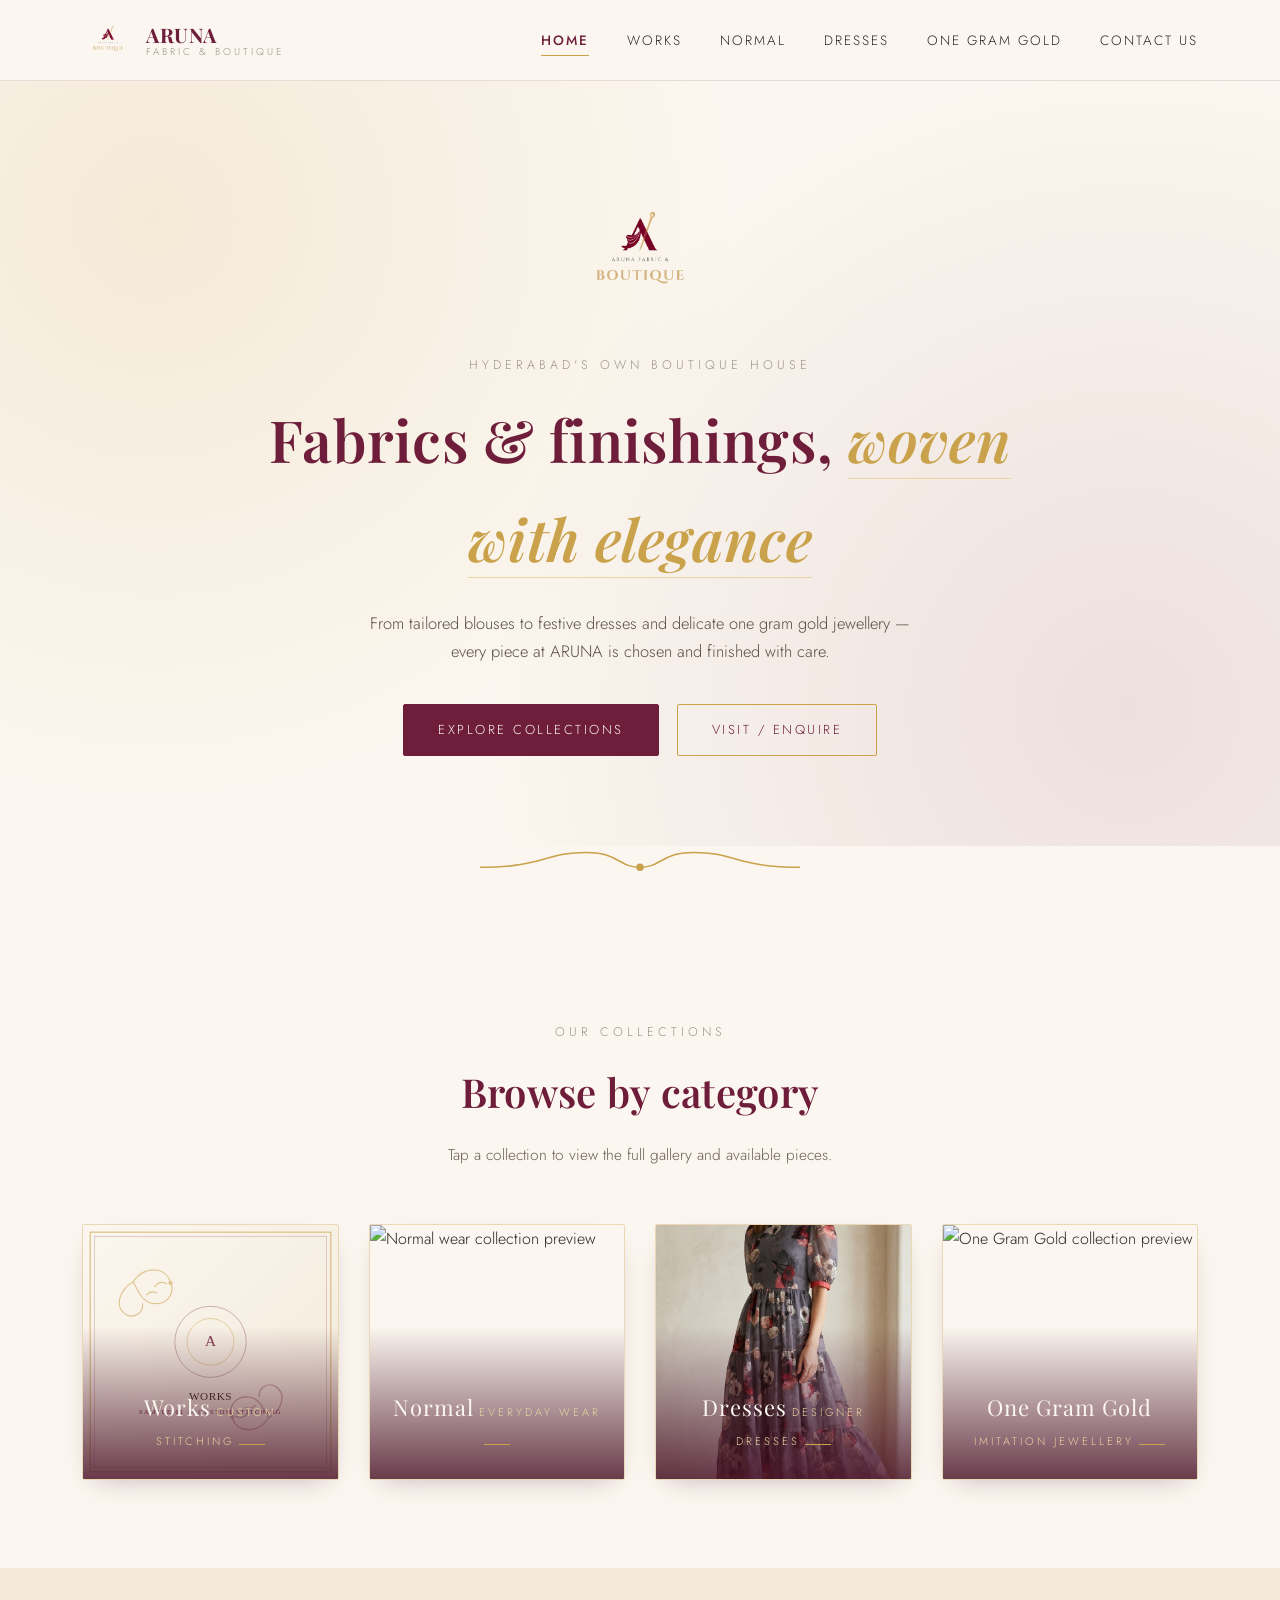
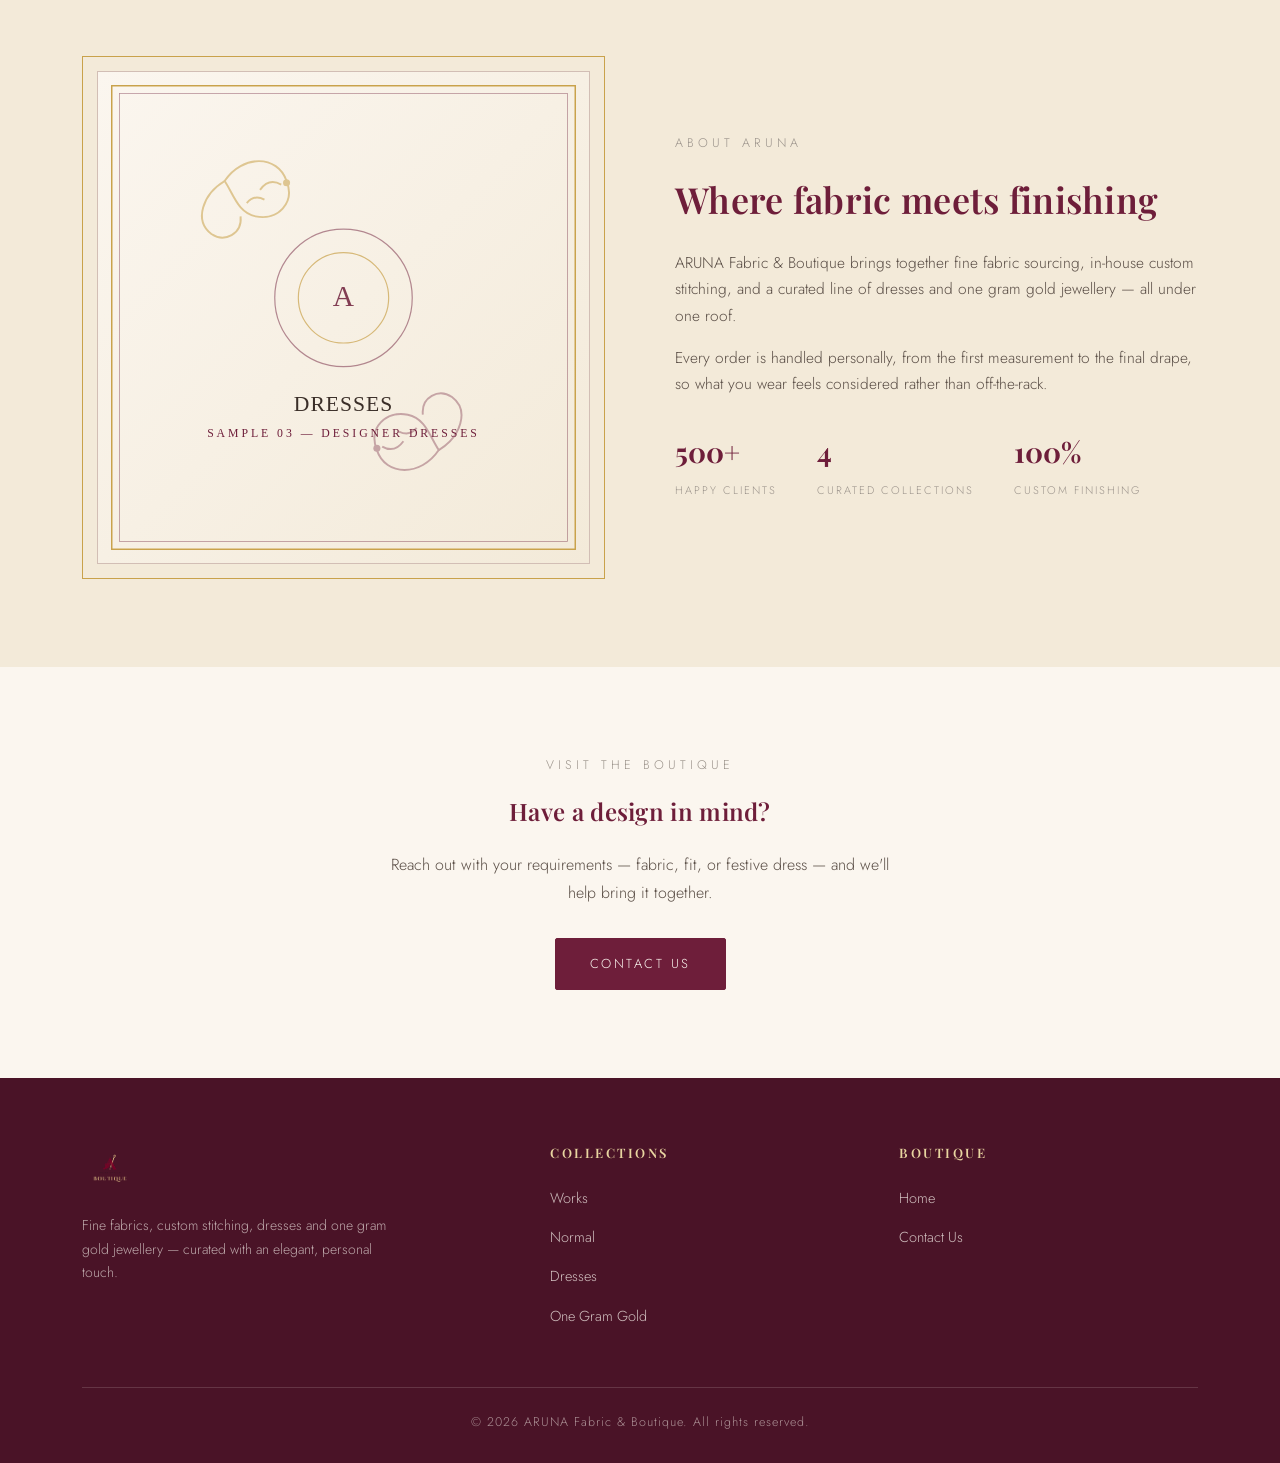
==== index.html @ 52272ae2 "Update index.html" ====
<!DOCTYPE html>
<html lang="en">
<head>
<meta charset="UTF-8">
<meta name="viewport" content="width=device-width, initial-scale=1.0">
<title>ARUNA Fabric &amp; Boutique — Home</title>
<meta name="description" content="ARUNA Fabric & Boutique — fine fabrics, custom stitching, dresses and one gram gold jewellery.">
<link rel="icon" href="images/logo.png">
<link rel="stylesheet" href="css/style.css">
</head>
<body>

<header class="site-header">
  <div class="container">
    <a href="index.html" class="brand">
      <img src="images/logo.png" alt="ARUNA Fabric & Boutique logo">
      <span class="brand-text">
        <span class="name">ARUNA</span>
        <span class="sub">Fabric &amp; Boutique</span>
      </span>
    </a>
    <button class="nav-toggle" aria-label="Toggle navigation" aria-expanded="false">
      <span></span><span></span><span></span>
    </button>
    <nav class="main-nav">
      <ul>
        <li><a href="index.html">Home</a></li>
        <li><a href="works.html">Works</a></li>
        <li><a href="normal.html">Normal</a></li>
        <li><a href="dresses.html">Dresses</a></li>
        <li><a href="one-gram-gold.html">One Gram Gold</a></li>
        <li><a href="contact.html">Contact Us</a></li>
      </ul>
    </nav>
  </div>
</header>

<main>

  <!-- HERO -->
  <section class="hero">
    <div class="container">
      <img src="images/logo.png" alt="ARUNA monogram" class="hero-logo">
      <span class="eyebrow">Hyderabad's Own Boutique House</span>
      <h1>Fabrics &amp; finishings, <em>woven with elegance</em></h1>
      <p class="lede">From tailored blouses to festive dresses and delicate one gram gold jewellery — every piece at ARUNA is chosen and finished with care.</p>
      <div class="hero-ctas">
        <a href="works.html" class="btn btn-primary">Explore Collections</a>
        <a href="contact.html" class="btn btn-outline">Visit / Enquire</a>
      </div>
    </div>
  </section>

  <!-- FLOURISH DIVIDER -->
  <div class="flourish-divider" aria-hidden="true">
    <svg viewBox="0 0 300 40" xmlns="http://www.w3.org/2000/svg" fill="none" stroke="currentColor" stroke-width="1.4">
      <path d="M0,20 C60,20 60,6 100,6 C130,6 130,20 150,20 C170,20 170,6 200,6 C240,6 240,20 300,20"/>
      <circle cx="150" cy="20" r="3.5" fill="currentColor" stroke="none"/>
    </svg>
  </div>

  <!-- CATEGORY GRID -->
  <section id="collections">
    <div class="container">
      <div class="section-head">
        <span class="eyebrow">Our Collections</span>
        <h2>Browse by category</h2>
        <p>Tap a collection to view the full gallery and available pieces.</p>
      </div>

      <div class="category-grid">
        <a class="category-card" href="works.html">
          <img src="images/works/works-1.svg" alt="Works collection preview">
          <span class="category-label">
            <span class="cat-name">Works</span>
            <span class="cat-sub">Custom Stitching</span>
            <span class="cat-arrow"></span>
          </span>
        </a>

        <a class="category-card" href="normal.html">
          <img src="images/normal/normal-1.jpg" alt="Normal wear collection preview">
          <span class="category-label">
            <span class="cat-name">Normal</span>
            <span class="cat-sub">Everyday Wear</span>
            <span class="cat-arrow"></span>
          </span>
        </a>

        <a class="category-card" href="dresses.html">
          <img src="images/dresses/dresses-1.png" alt="Dresses collection preview">
          <span class="category-label">
            <span class="cat-name">Dresses</span>
            <span class="cat-sub">Designer Dresses</span>
            <span class="cat-arrow"></span>
          </span>
        </a>

        <a class="category-card" href="one-gram-gold.html">
          <img src="images/onegramgold/onegramgold-1.jpg" alt="One Gram Gold collection preview">
          <span class="category-label">
            <span class="cat-name">One Gram Gold</span>
            <span class="cat-sub">Imitation Jewellery</span>
            <span class="cat-arrow"></span>
          </span>
        </a>
      </div>
    </div>
  </section>

  <!-- ABOUT STRIP -->
  <section class="alt">
    <div class="container about-strip">
      <div class="frame">
        <img src="images/dresses/dresses-3.svg" alt="A featured piece from the ARUNA collection">
      </div>
      <div>
        <span class="eyebrow">About Aruna</span>
        <h2>Where fabric meets finishing</h2>
        <p>ARUNA Fabric &amp; Boutique brings together fine fabric sourcing, in-house custom stitching, and a curated line of dresses and one gram gold jewellery — all under one roof.</p>
        <p>Every order is handled personally, from the first measurement to the final drape, so what you wear feels considered rather than off-the-rack.</p>
        <div class="stats">
          <div><strong>500+</strong><span>Happy Clients</span></div>
          <div><strong>4</strong><span>Curated Collections</span></div>
          <div><strong>100%</strong><span>Custom Finishing</span></div>
        </div>
      </div>
    </div>
  </section>

  <!-- CTA -->
  <section>
    <div class="container" style="text-align:center;">
      <span class="eyebrow">Visit The Boutique</span>
      <h2 style="margin-bottom:20px;">Have a design in mind?</h2>
      <p style="max-width:520px;margin:0 auto 32px;color:#5b4f47;">Reach out with your requirements — fabric, fit, or festive dress — and we'll help bring it together.</p>
      <a href="contact.html" class="btn btn-primary">Contact Us</a>
    </div>
  </section>

</main>

<footer class="site-footer">
  <div class="container">
    <div class="footer-grid">
      <div class="footer-brand">
        <img src="images/logo.png" alt="ARUNA Fabric & Boutique logo">
        <p>Fine fabrics, custom stitching, dresses and one gram gold jewellery — curated with an elegant, personal touch.</p>
      </div>
      <div>
        <h4>Collections</h4>
        <ul>
          <li><a href="works.html">Works</a></li>
          <li><a href="normal.html">Normal</a></li>
          <li><a href="dresses.html">Dresses</a></li>
          <li><a href="one-gram-gold.html">One Gram Gold</a></li>
        </ul>
      </div>
      <div>
        <h4>Boutique</h4>
        <ul>
          <li><a href="index.html">Home</a></li>
          <li><a href="contact.html">Contact Us</a></li>
        </ul>
      </div>
    </div>
    <div class="footer-bottom">
      &copy; <span id="year"></span> ARUNA Fabric &amp; Boutique. All rights reserved.
    </div>
  </div>
</footer>

<script src="js/script.js"></script>
<script>document.getElementById('year').textContent = new Date().getFullYear();</script>
</body>
</html>
---- css/style.css ----
/* ==========================================================================
   ARUNA Fabric & Boutique — Stylesheet
   Palette:  maroon-deep #6E1E3A | maroon-light #8C2C4C | gold #C9A24B
             gold-light #E8D5A0 | cream #FBF6EF | ink #2B2320 | label #9C948C
   Type:     Display — Playfair Display (serif, ornate)
             Body/UI — Jost (light geometric sans)
   ========================================================================== */

@import url('https://fonts.googleapis.com/css2?family=Playfair+Display:ital,wght@0,400;0,500;0,600;0,700;1,500&family=Jost:wght@300;400;500;600&display=swap');

:root{
  --maroon-deep:#6E1E3A;
  --maroon-light:#8C2C4C;
  --maroon-darker:#4A1327;
  --gold:#C9A24B;
  --gold-light:#E8D5A0;
  --cream:#FBF6EF;
  --cream-dim:#F3EAD9;
  --ink:#2B2320;
  --label:#9C948C;
  --white:#ffffff;

  --font-display:'Playfair Display', Georgia, 'Times New Roman', serif;
  --font-body:'Jost', 'Segoe UI', sans-serif;

  --container:1180px;
  --radius:2px;
  --shadow-soft:0 18px 40px -18px rgba(74,19,39,0.28);
  --transition:0.45s cubic-bezier(.22,.61,.36,1);
}

*,*::before,*::after{ box-sizing:border-box; }
html{ scroll-behavior:smooth; }
body{
  margin:0;
  background:var(--cream);
  color:var(--ink);
  font-family:var(--font-body);
  font-weight:300;
  line-height:1.7;
  -webkit-font-smoothing:antialiased;
}
img{ max-width:100%; display:block; }
a{ color:inherit; text-decoration:none; }
ul{ list-style:none; margin:0; padding:0; }
button{ font-family:inherit; cursor:pointer; }

h1,h2,h3,h4{
  font-family:var(--font-display);
  color:var(--maroon-deep);
  font-weight:600;
  margin:0;
  letter-spacing:0.3px;
}

.container{
  max-width:var(--container);
  margin:0 auto;
  padding:0 32px;
}

.eyebrow{
  font-family:var(--font-body);
  font-size:12.5px;
  letter-spacing:4px;
  color:var(--label);
  text-transform:uppercase;
  display:block;
  margin-bottom:14px;
}

/* Focus visibility */
a:focus-visible, button:focus-visible, input:focus-visible, textarea:focus-visible{
  outline:2px solid var(--gold);
  outline-offset:3px;
}

@media (prefers-reduced-motion: reduce){
  *{ animation-duration:0.01ms !important; transition-duration:0.01ms !important; scroll-behavior:auto !important; }
}

/* ---------- Flourish divider (signature element) ---------- */
.flourish-divider{
  display:flex;
  align-items:center;
  justify-content:center;
  gap:18px;
  margin:0 auto 46px;
  width:100%;
  max-width:320px;
}
.flourish-divider svg{ width:100%; height:auto; color:var(--gold); }

/* ---------- Header ---------- */
.site-header{
  position:sticky;
  top:0;
  z-index:100;
  background:rgba(251,246,239,0.92);
  backdrop-filter:blur(6px);
  border-bottom:1px solid rgba(110,30,58,0.12);
}
.site-header .container{
  display:flex;
  align-items:center;
  justify-content:space-between;
  padding-top:14px;
  padding-bottom:14px;
}
.brand{
  display:flex;
  align-items:center;
  gap:12px;
}
.brand img{ height:52px; width:auto; }
.brand-text{
  display:flex;
  flex-direction:column;
  line-height:1.15;
}
.brand-text .name{
  font-family:var(--font-display);
  font-size:20px;
  color:var(--maroon-deep);
  font-weight:700;
  letter-spacing:0.5px;
}
.brand-text .sub{
  font-size:10px;
  letter-spacing:3px;
  color:var(--label);
  text-transform:uppercase;
}

.nav-toggle{
  display:none;
  flex-direction:column;
  gap:5px;
  background:none;
  border:none;
  padding:6px;
}
.nav-toggle span{
  width:26px;
  height:2px;
  background:var(--maroon-deep);
  display:block;
}

.main-nav ul{
  display:flex;
  gap:38px;
}
.main-nav a{
  position:relative;
  font-size:13.5px;
  letter-spacing:2px;
  text-transform:uppercase;
  color:var(--ink);
  padding-bottom:6px;
}
.main-nav a::after{
  content:"";
  position:absolute;
  left:0; right:0; bottom:0;
  height:1px;
  background:var(--gold);
  transform:scaleX(0);
  transform-origin:left;
  transition:transform var(--transition);
}
.main-nav a:hover::after,
.main-nav a.active::after{ transform:scaleX(1); }
.main-nav a.active{ color:var(--maroon-deep); font-weight:500; }

/* ---------- Buttons ---------- */
.btn{
  display:inline-flex;
  align-items:center;
  gap:10px;
  padding:14px 34px;
  font-size:13px;
  letter-spacing:2.5px;
  text-transform:uppercase;
  border-radius:var(--radius);
  border:1px solid var(--maroon-deep);
  transition:all var(--transition);
}
.btn-primary{
  background:var(--maroon-deep);
  color:var(--cream);
}
.btn-primary:hover{
  background:var(--maroon-light);
  border-color:var(--maroon-light);
  transform:translateY(-2px);
  box-shadow:var(--shadow-soft);
}
.btn-outline{
  background:transparent;
  color:var(--maroon-deep);
  border-color:var(--gold);
}
.btn-outline:hover{
  background:var(--maroon-deep);
  color:var(--cream);
  border-color:var(--maroon-deep);
}

/* ---------- Hero ---------- */
.hero{
  position:relative;
  padding:96px 0 90px;
  text-align:center;
  overflow:hidden;
}
.hero::before{
  content:"";
  position:absolute;
  inset:0;
  background:
    radial-gradient(circle at 12% 18%, rgba(201,162,75,0.14), transparent 45%),
    radial-gradient(circle at 88% 82%, rgba(110,30,58,0.10), transparent 50%);
  pointer-events:none;
}
.hero-logo{
  width:150px;
  margin:0 auto 28px;
  animation:fadeDown 1s ease both;
}
.hero .eyebrow{ text-align:center; animation:fadeUp 1s .1s ease both; }
.hero h1{
  font-size:clamp(34px,5vw,58px);
  max-width:820px;
  margin:0 auto 22px;
  animation:fadeUp 1s .2s ease both;
}
.hero h1 em{
  font-style:italic;
  color:var(--gold);
  border-bottom:1px solid var(--gold-light);
}
.hero p.lede{
  max-width:560px;
  margin:0 auto 38px;
  color:#5b4f47;
  font-size:16.5px;
  animation:fadeUp 1s .3s ease both;
}
.hero-ctas{
  display:flex;
  gap:18px;
  justify-content:center;
  flex-wrap:wrap;
  animation:fadeUp 1s .4s ease both;
}

@keyframes fadeUp{ from{opacity:0; transform:translateY(18px);} to{opacity:1; transform:translateY(0);} }
@keyframes fadeDown{ from{opacity:0; transform:translateY(-14px);} to{opacity:1; transform:translateY(0);} }

/* ---------- Section heading ---------- */
.section-head{
  text-align:center;
  max-width:640px;
  margin:0 auto 56px;
}
.section-head h2{ font-size:clamp(28px,3.6vw,40px); margin-bottom:16px; }
.section-head p{ color:#6b5f57; font-size:15.5px; }

section{ padding:88px 0; }
section.alt{ background:var(--cream-dim); }

/* ---------- Category grid (Home) ---------- */
.category-grid{
  display:grid;
  grid-template-columns:repeat(4, 1fr);
  gap:30px;
}
.category-card{
  position:relative;
  aspect-ratio:1/1;
  overflow:hidden;
  border-radius:var(--radius);
  box-shadow:0 10px 26px -14px rgba(74,19,39,0.35);
  border:1px solid rgba(201,162,75,0.35);
  display:block;
}
.category-card img{
  width:100%; height:100%;
  object-fit:cover;
  transition:transform 0.7s cubic-bezier(.22,.61,.36,1);
}
.category-card::before{
  content:"";
  position:absolute; inset:0;
  background:linear-gradient(180deg, rgba(74,19,39,0) 40%, rgba(74,19,39,0.82) 100%);
  z-index:1;
  transition:opacity var(--transition);
}
.category-card::after{
  content:"";
  position:absolute; inset:10px;
  border:1px solid rgba(251,246,239,0.0);
  transition:all var(--transition);
  z-index:2;
  pointer-events:none;
}
.category-card:hover::after{ inset:16px; border-color:rgba(232,213,160,0.8); }
.category-card:hover img{ transform:scale(1.08); }

.category-label{
  position:absolute;
  left:0; right:0; bottom:0;
  z-index:3;
  padding:26px 22px;
  text-align:center;
}
.category-label .cat-name{
  font-family:var(--font-display);
  color:var(--cream);
  font-size:22px;
  letter-spacing:1px;
  margin-bottom:6px;
}
.category-label .cat-sub{
  color:var(--gold-light);
  font-size:11px;
  letter-spacing:3px;
  text-transform:uppercase;
}
.category-label .cat-arrow{
  display:inline-block;
  margin-top:12px;
  width:26px; height:1px;
  background:var(--gold);
  transition:width var(--transition);
}
.category-card:hover .cat-arrow{ width:46px; }

/* ---------- About strip (home) ---------- */
.about-strip{
  display:grid;
  grid-template-columns:1fr 1fr;
  gap:70px;
  align-items:center;
}
.about-strip .frame{
  position:relative;
  border:1px solid var(--gold);
  padding:14px;
}
.about-strip .frame img{ border:1px solid rgba(74,19,39,0.2); }
.about-strip h2{ font-size:clamp(26px,3.2vw,36px); margin-bottom:20px; }
.about-strip p{ color:#5b4f47; margin-bottom:16px; font-size:15.5px; }
.about-strip .stats{
  display:flex;
  gap:40px;
  margin-top:30px;
}
.about-strip .stats div strong{
  display:block;
  font-family:var(--font-display);
  font-size:28px;
  color:var(--maroon-deep);
}
.about-strip .stats div span{
  font-size:11px;
  letter-spacing:2px;
  text-transform:uppercase;
  color:var(--label);
}

/* ---------- Page banner (inner pages) ---------- */
.page-banner{
  padding:70px 0 56px;
  text-align:center;
  background:
    radial-gradient(circle at 15% 20%, rgba(201,162,75,0.12), transparent 45%),
    var(--cream);
  border-bottom:1px solid rgba(201,162,75,0.3);
}
.page-banner h1{ font-size:clamp(32px,5vw,50px); }
.breadcrumb{
  margin-top:14px;
  font-size:12px;
  letter-spacing:2px;
  text-transform:uppercase;
  color:var(--label);
}
.breadcrumb a{ color:var(--maroon-light); }
.breadcrumb a:hover{ text-decoration:underline; }

/* ---------- Gallery grid (category pages) ---------- */
.gallery-grid{
  display:grid;
  grid-template-columns:repeat(3, 1fr);
  gap:28px;
}
.gallery-item{
  position:relative;
  background:var(--white);
  padding:10px;
  border:1px solid rgba(201,162,75,0.4);
  cursor:zoom-in;
  transition:transform var(--transition), box-shadow var(--transition);
}
.gallery-item:hover{
  transform:translateY(-6px);
  box-shadow:var(--shadow-soft);
}
.gallery-item .img-wrap{
  aspect-ratio:1/1;
  overflow:hidden;
}
.gallery-item img{
  width:100%; height:100%;
  object-fit:cover;
  transition:transform .6s ease;
}
.gallery-item:hover img{ transform:scale(1.06); }
.gallery-item figcaption{
  text-align:center;
  padding-top:12px;
  font-size:12.5px;
  letter-spacing:1.5px;
  text-transform:uppercase;
  color:var(--maroon-deep);
}

/* ---------- Lightbox ---------- */
.lightbox{
  position:fixed; inset:0;
  background:rgba(43,35,32,0.92);
  display:flex;
  align-items:center;
  justify-content:center;
  z-index:1000;
  opacity:0;
  pointer-events:none;
  transition:opacity 0.35s ease;
  padding:40px;
}
.lightbox.open{ opacity:1; pointer-events:auto; }
.lightbox img{
  max-width:min(720px, 90vw);
  max-height:80vh;
  border:6px solid var(--cream);
  box-shadow:0 30px 60px rgba(0,0,0,0.5);
}
.lightbox-close{
  position:absolute;
  top:28px; right:36px;
  background:none;
  border:1px solid var(--gold);
  color:var(--cream);
  width:44px; height:44px;
  font-size:20px;
  border-radius:50%;
}
.lightbox-close:hover{ background:var(--gold); color:var(--maroon-darker); }
.lightbox-caption{
  position:absolute;
  bottom:34px;
  color:var(--gold-light);
  letter-spacing:2px;
  font-size:13px;
  text-transform:uppercase;
}

/* ---------- Contact page ---------- */
.contact-wrap{
  display:grid;
  grid-template-columns:1fr 1.15fr;
  gap:60px;
  align-items:start;
}
.contact-info h2{ font-size:28px; margin-bottom:18px; }
.contact-info p{ color:#5b4f47; margin-bottom:28px; }
.info-list{ display:flex; flex-direction:column; gap:22px; }
.info-list li{
  display:flex;
  gap:16px;
  align-items:flex-start;
  font-size:14.5px;
}
.info-list .ic{
  width:38px; height:38px;
  flex:0 0 auto;
  border:1px solid var(--gold);
  border-radius:50%;
  display:flex; align-items:center; justify-content:center;
  color:var(--maroon-deep);
}
.info-list strong{ display:block; color:var(--maroon-deep); font-family:var(--font-display); font-size:15.5px; }

.contact-form{
  background:var(--white);
  border:1px solid rgba(201,162,75,0.4);
  padding:44px;
  box-shadow:var(--shadow-soft);
}
.form-row{ margin-bottom:22px; }
.form-row label{
  display:block;
  font-size:11.5px;
  letter-spacing:2px;
  text-transform:uppercase;
  color:var(--label);
  margin-bottom:9px;
}
.form-row input,
.form-row textarea{
  width:100%;
  border:none;
  border-bottom:1px solid rgba(110,30,58,0.25);
  background:transparent;
  padding:10px 2px;
  font-family:var(--font-body);
  font-size:15px;
  color:var(--ink);
  transition:border-color var(--transition);
}
.form-row input:focus,
.form-row textarea:focus{ border-bottom-color:var(--gold); outline:none; }
.form-row textarea{ resize:vertical; min-height:110px; }
.form-error{
  font-size:12px;
  color:var(--maroon-light);
  margin-top:6px;
  min-height:16px;
}
.form-status{
  margin-top:18px;
  font-size:14px;
  padding:12px 16px;
  border-left:3px solid var(--gold);
  background:var(--cream-dim);
  display:none;
}
.form-status.show{ display:block; }

/* ---------- Footer ---------- */
.site-footer{
  background:var(--maroon-darker);
  color:var(--cream-dim);
  padding:64px 0 30px;
}
.footer-grid{
  display:grid;
  grid-template-columns:1.4fr 1fr 1fr;
  gap:50px;
  margin-bottom:46px;
}
.footer-brand img{ height:56px; margin-bottom:16px; }
.footer-brand p{ color:rgba(251,246,239,0.65); font-size:14px; max-width:320px; }
.site-footer h4{
  color:var(--gold-light);
  font-size:13px;
  letter-spacing:2.5px;
  text-transform:uppercase;
  margin-bottom:20px;
}
.site-footer ul li{ margin-bottom:12px; }
.site-footer a{ color:rgba(251,246,239,0.75); font-size:14.5px; }
.site-footer a:hover{ color:var(--gold-light); }
.footer-bottom{
  border-top:1px solid rgba(251,246,239,0.15);
  padding-top:24px;
  text-align:center;
  font-size:12.5px;
  letter-spacing:1px;
  color:rgba(251,246,239,0.55);
}

/* ---------- Responsive ---------- */
@media (max-width: 980px){
  .category-grid{ grid-template-columns:repeat(2,1fr); }
  .gallery-grid{ grid-template-columns:repeat(2,1fr); }
  .about-strip, .contact-wrap{ grid-template-columns:1fr; }
  .footer-grid{ grid-template-columns:1fr 1fr; }
}
@media (max-width: 720px){
  .nav-toggle{ display:flex; }
  .main-nav{
    position:absolute;
    top:100%; left:0; right:0;
    background:var(--cream);
    border-bottom:1px solid rgba(110,30,58,0.15);
    max-height:0;
    overflow:hidden;
    transition:max-height var(--transition);
  }
  .main-nav.open{ max-height:400px; }
  .main-nav ul{ flex-direction:column; gap:0; padding:10px 32px 20px; }
  .main-nav li{ border-bottom:1px solid rgba(110,30,58,0.08); }
  .main-nav a{ display:block; padding:14px 0; }
  .category-grid{ grid-template-columns:1fr 1fr; gap:18px; }
  .gallery-grid{ grid-template-columns:1fr 1fr; gap:16px; }
  .footer-grid{ grid-template-columns:1fr; gap:36px; }
  section{ padding:60px 0; }
}
@media (max-width: 480px){
  .category-grid{ grid-template-columns:1fr; }
  .gallery-grid{ grid-template-columns:1fr; }
}
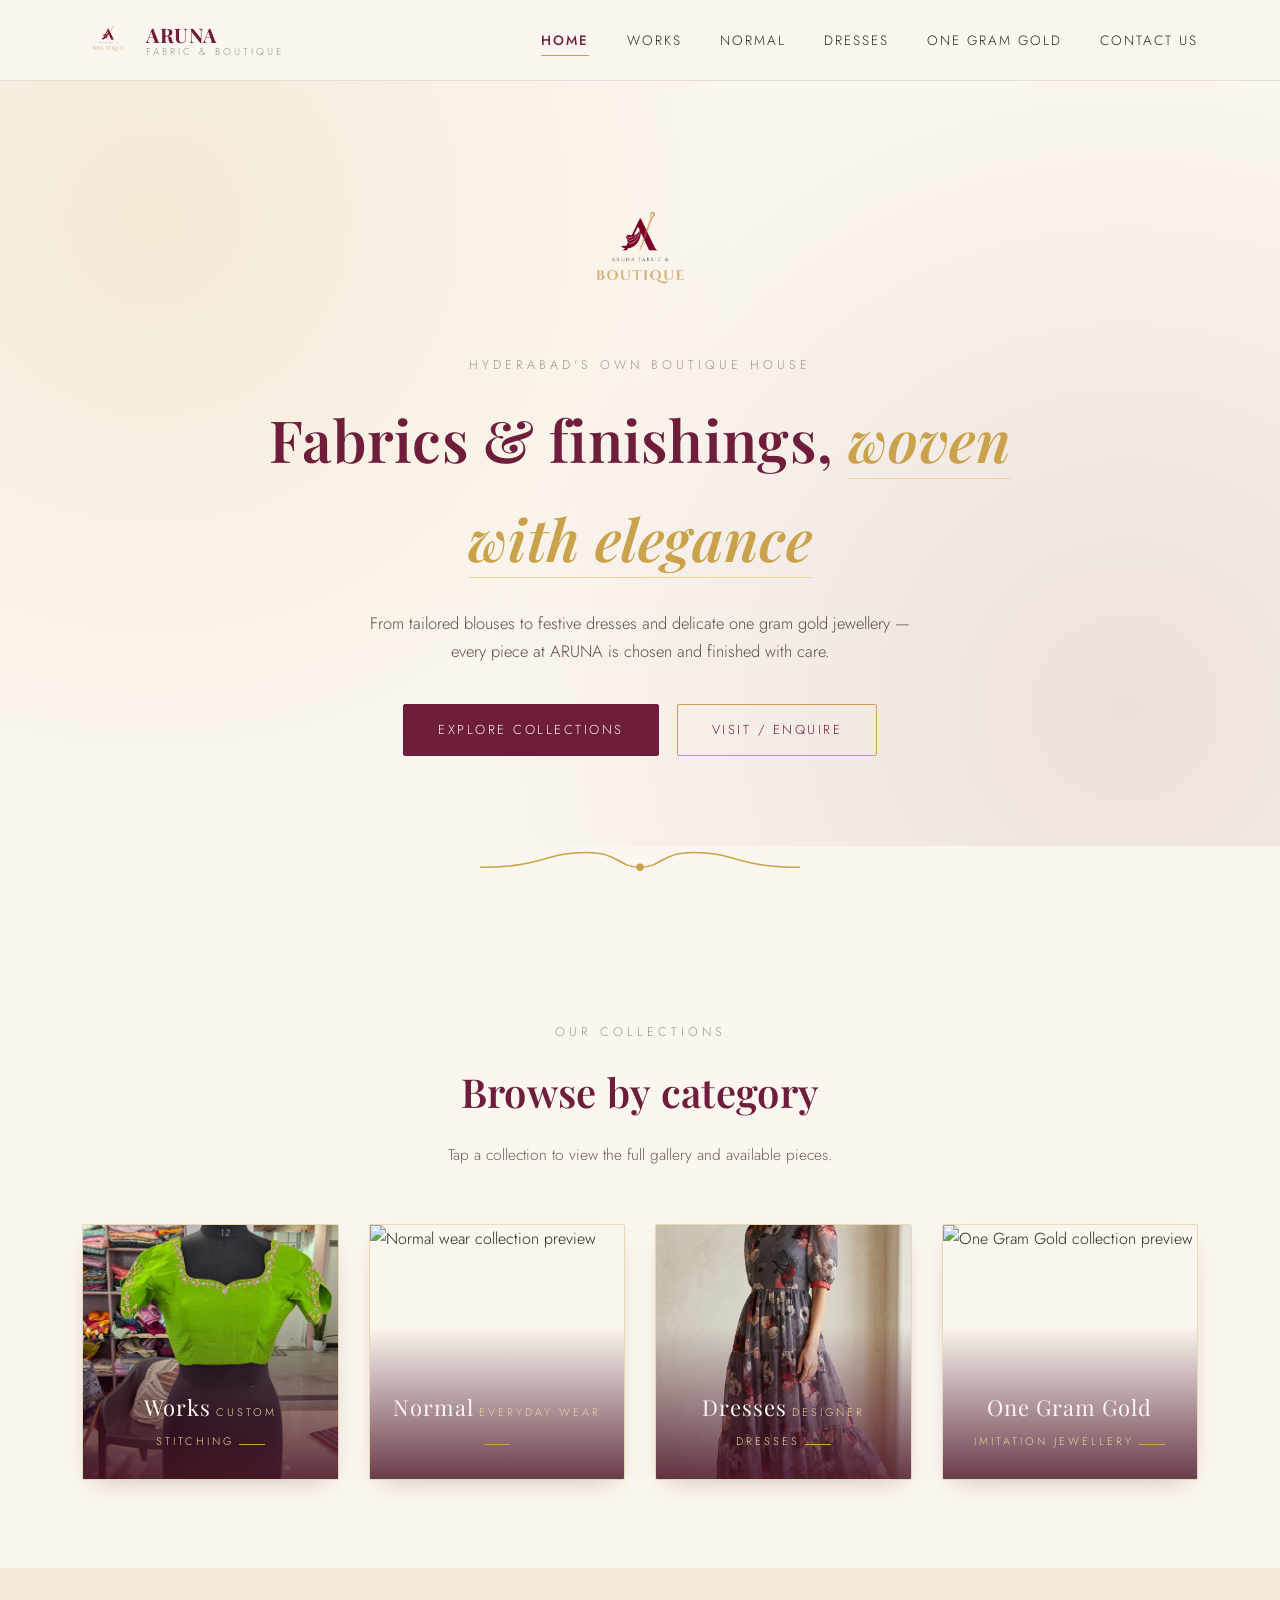
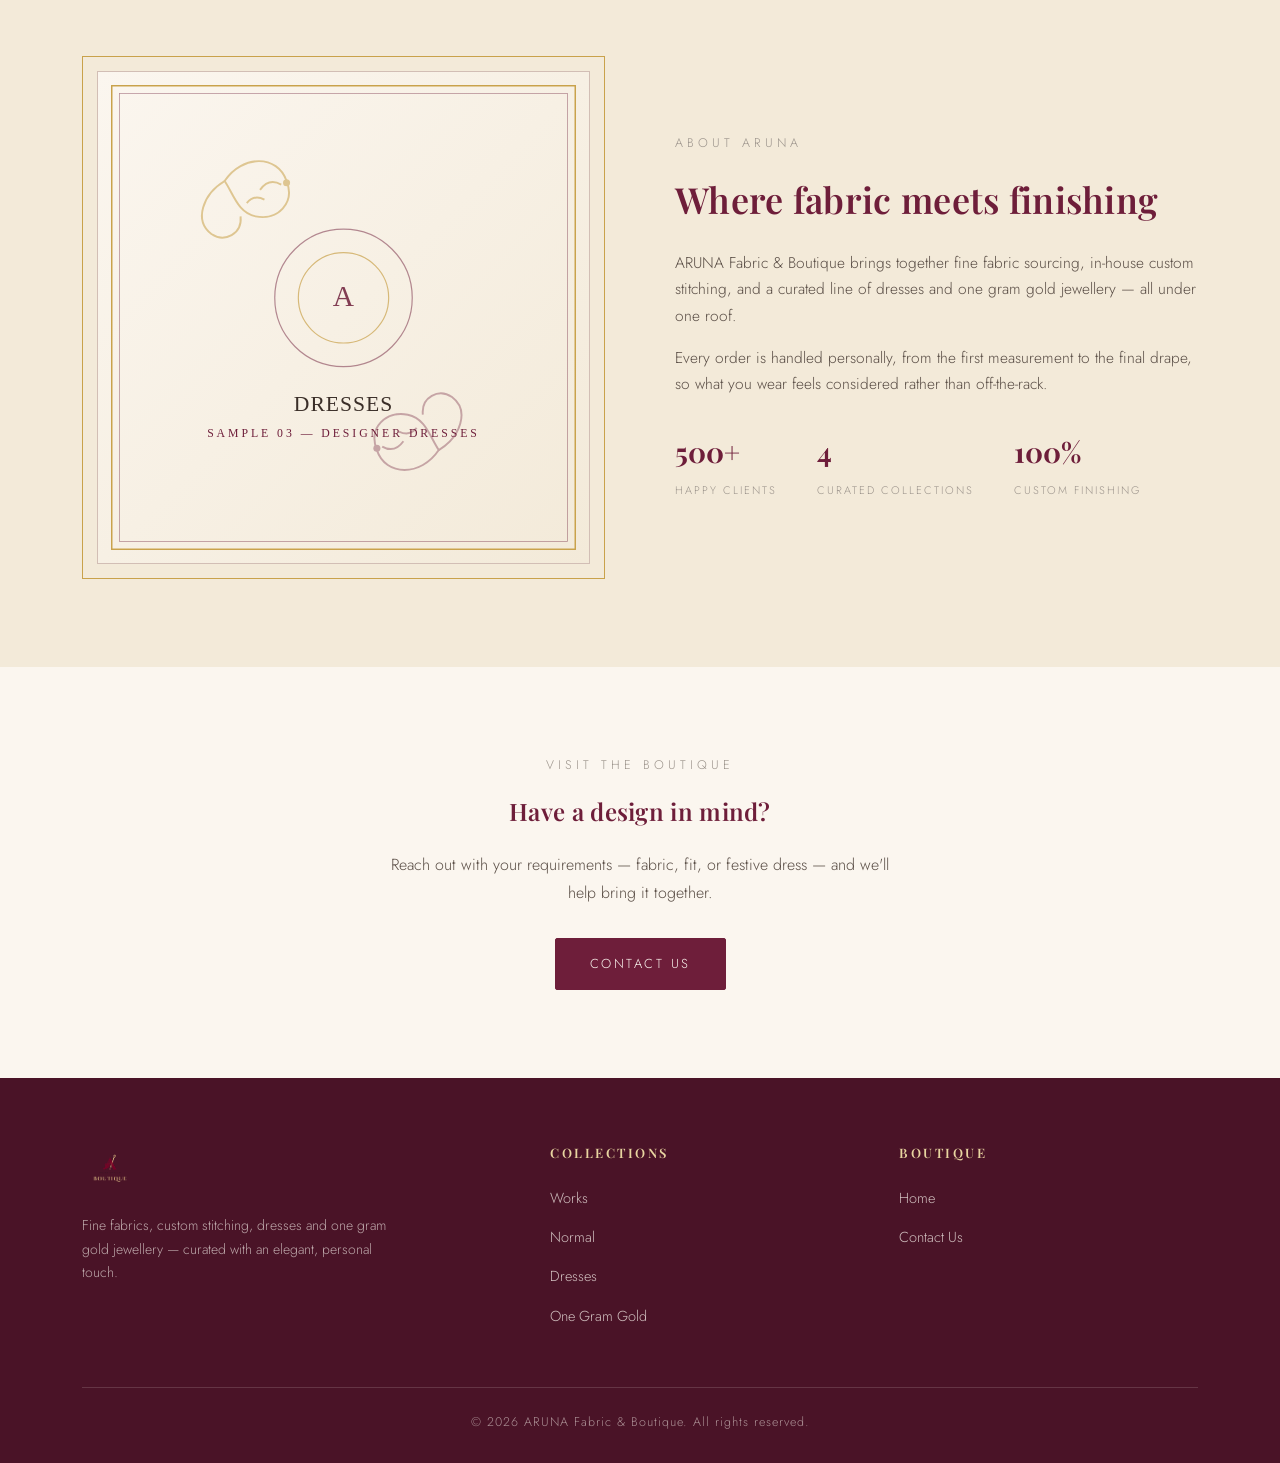
==== commit efe34f2c: "Update index.html" ====
--- a/index.html
+++ b/index.html
@@ -70,7 +70,7 @@
 
       <div class="category-grid">
         <a class="category-card" href="works.html">
-          <img src="images/works/works-1.svg" alt="Works collection preview">
+          <img src="images/works/works-1.jpg" alt="Works collection preview">
           <span class="category-label">
             <span class="cat-name">Works</span>
             <span class="cat-sub">Custom Stitching</span>
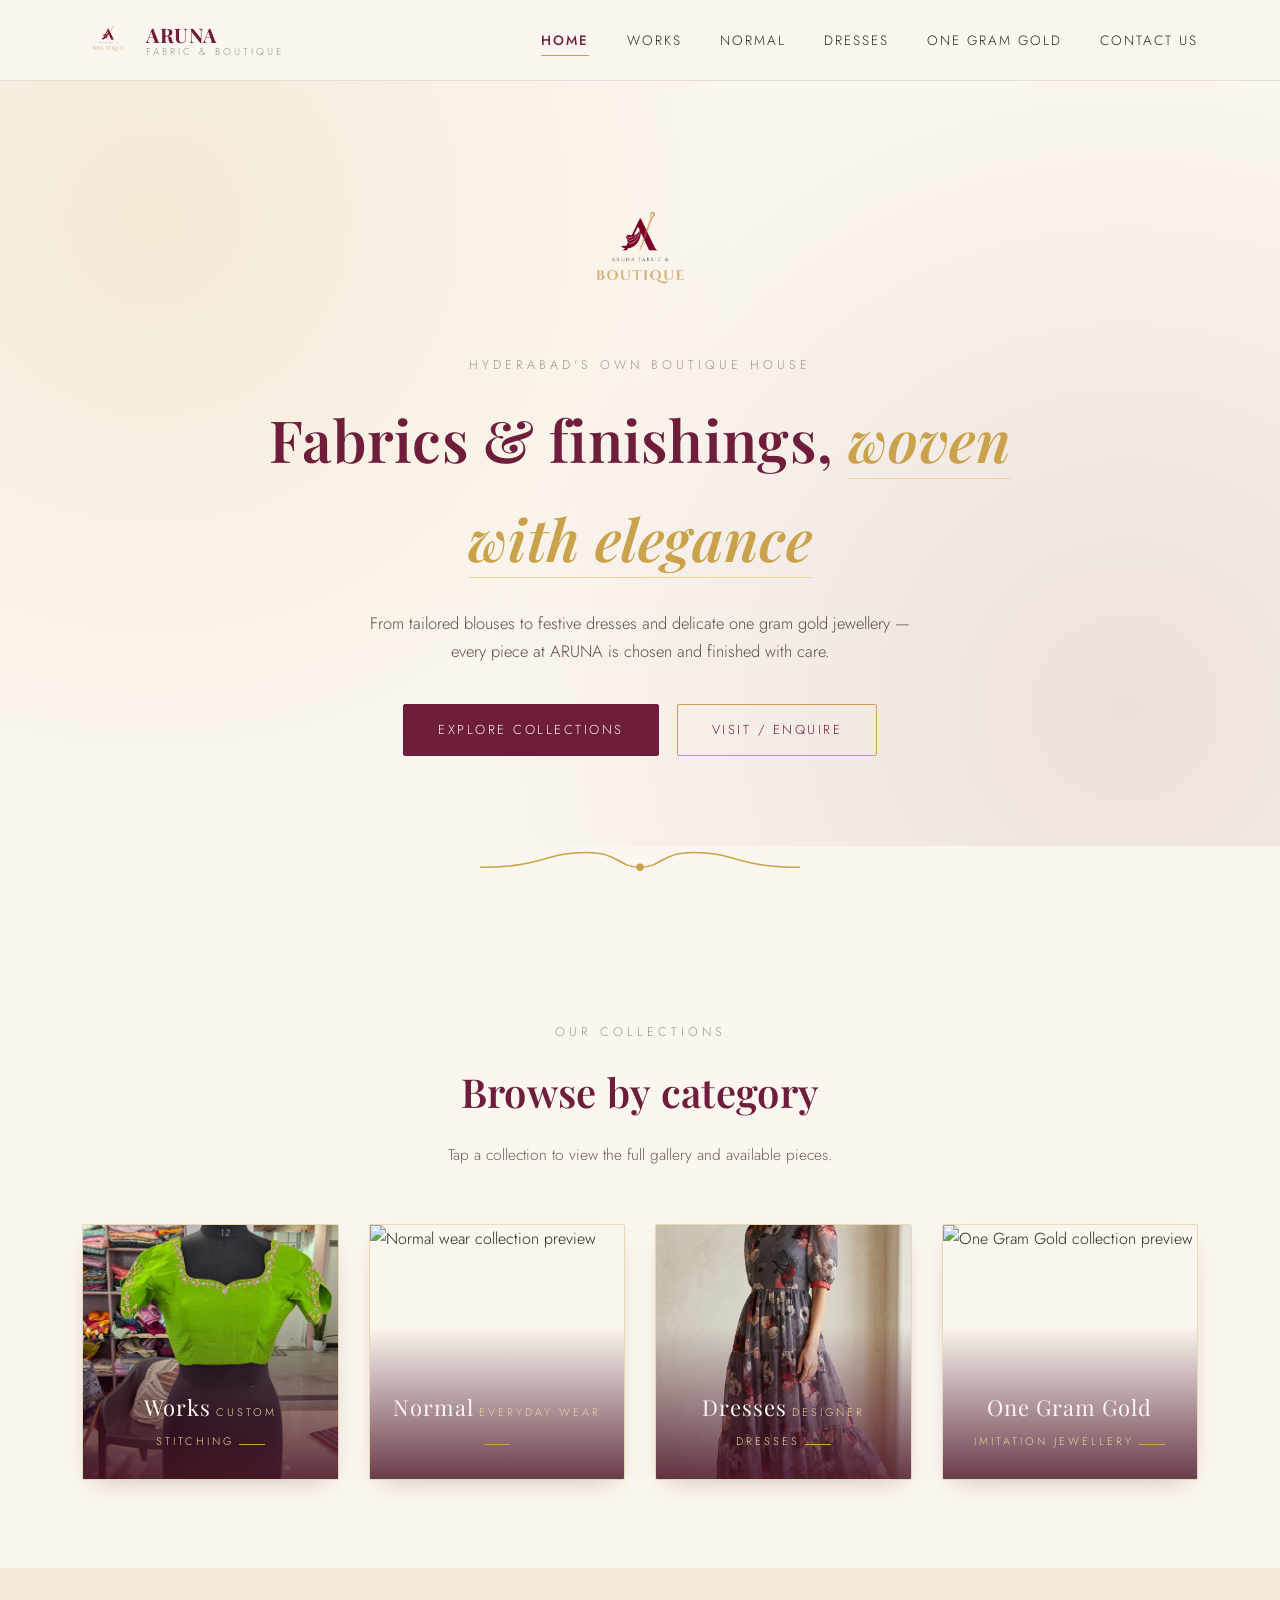
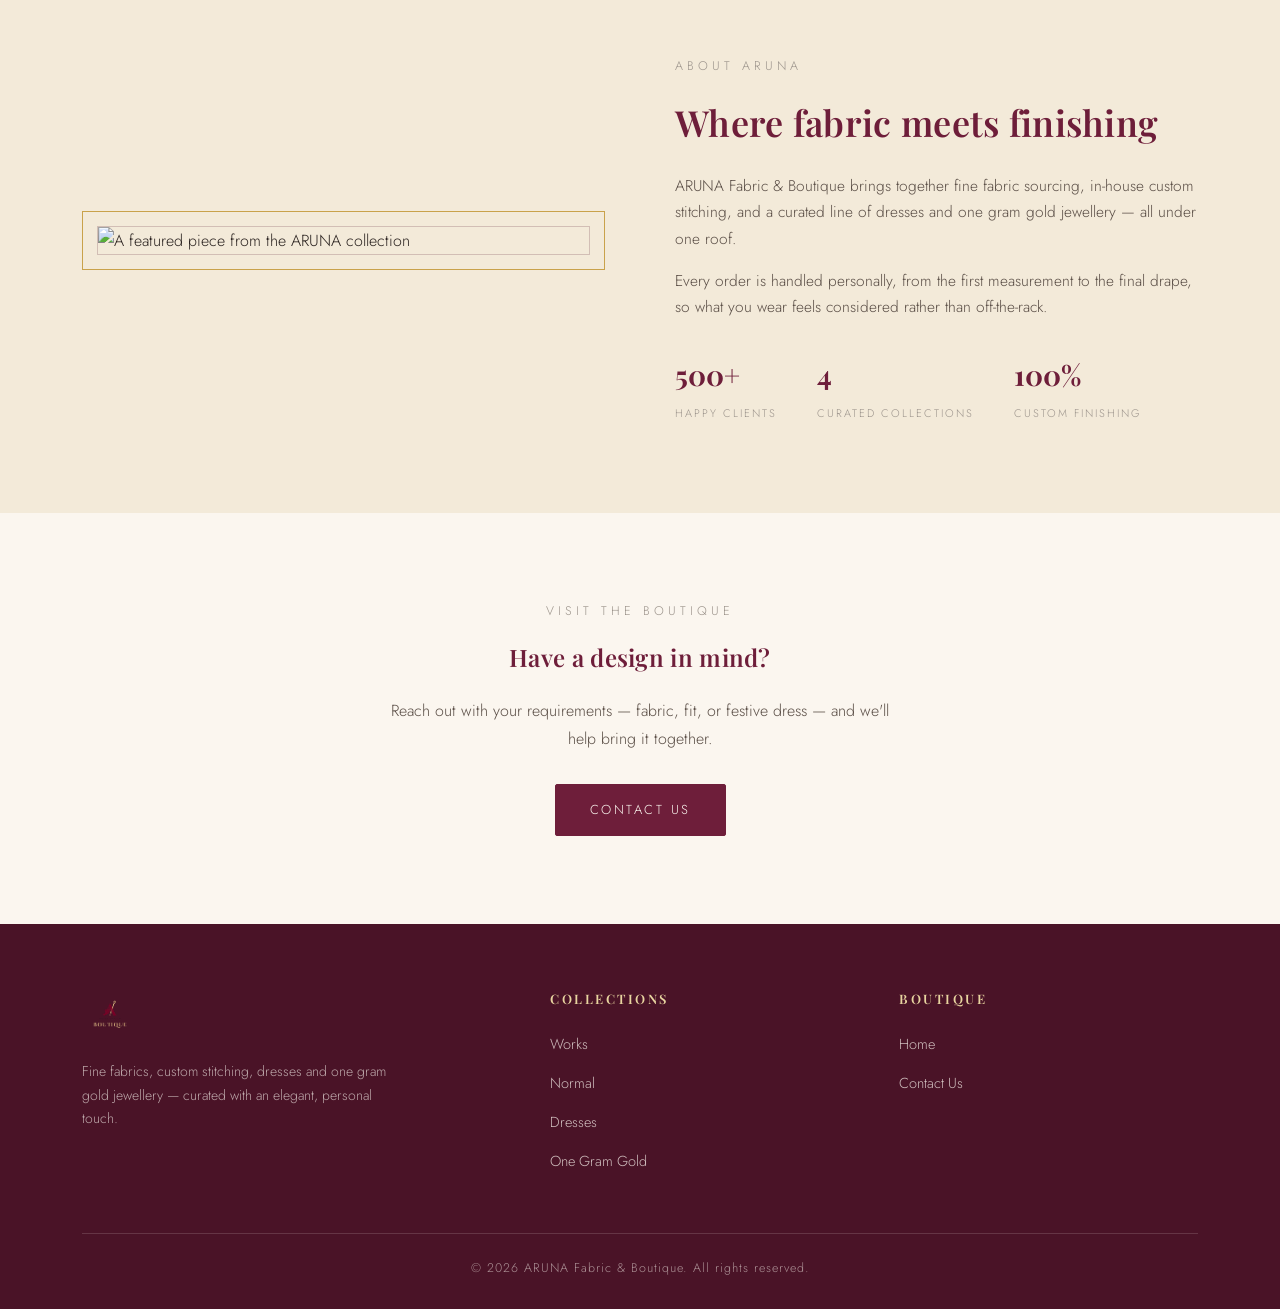
==== commit 82919393: "Update index.html" ====
--- a/index.html
+++ b/index.html
@@ -112,7 +112,7 @@
   <section class="alt">
     <div class="container about-strip">
       <div class="frame">
-        <img src="images/dresses/dresses-3.svg" alt="A featured piece from the ARUNA collection">
+        <img src="images/dresses/dresses-10.jpeg" alt="A featured piece from the ARUNA collection">
       </div>
       <div>
         <span class="eyebrow">About Aruna</span>
--- a/css/style.css
+++ b/css/style.css
@@ -538,6 +538,24 @@
   display:none;
 }
 .form-status.show{ display:block; }
+
+/* ---------- Map embed (Contact page) ---------- */
+.map-frame{
+  width:100%;
+  min-height:420px;
+  height:100%;
+  background:var(--white);
+  border:1px solid rgba(201,162,75,0.4);
+  padding:10px;
+  box-shadow:var(--shadow-soft);
+}
+.map-frame iframe{
+  width:100%;
+  height:100%;
+  min-height:400px;
+  display:block;
+  filter:saturate(0.9) contrast(1.02);
+}
 
 /* ---------- Footer ---------- */
 .site-footer{
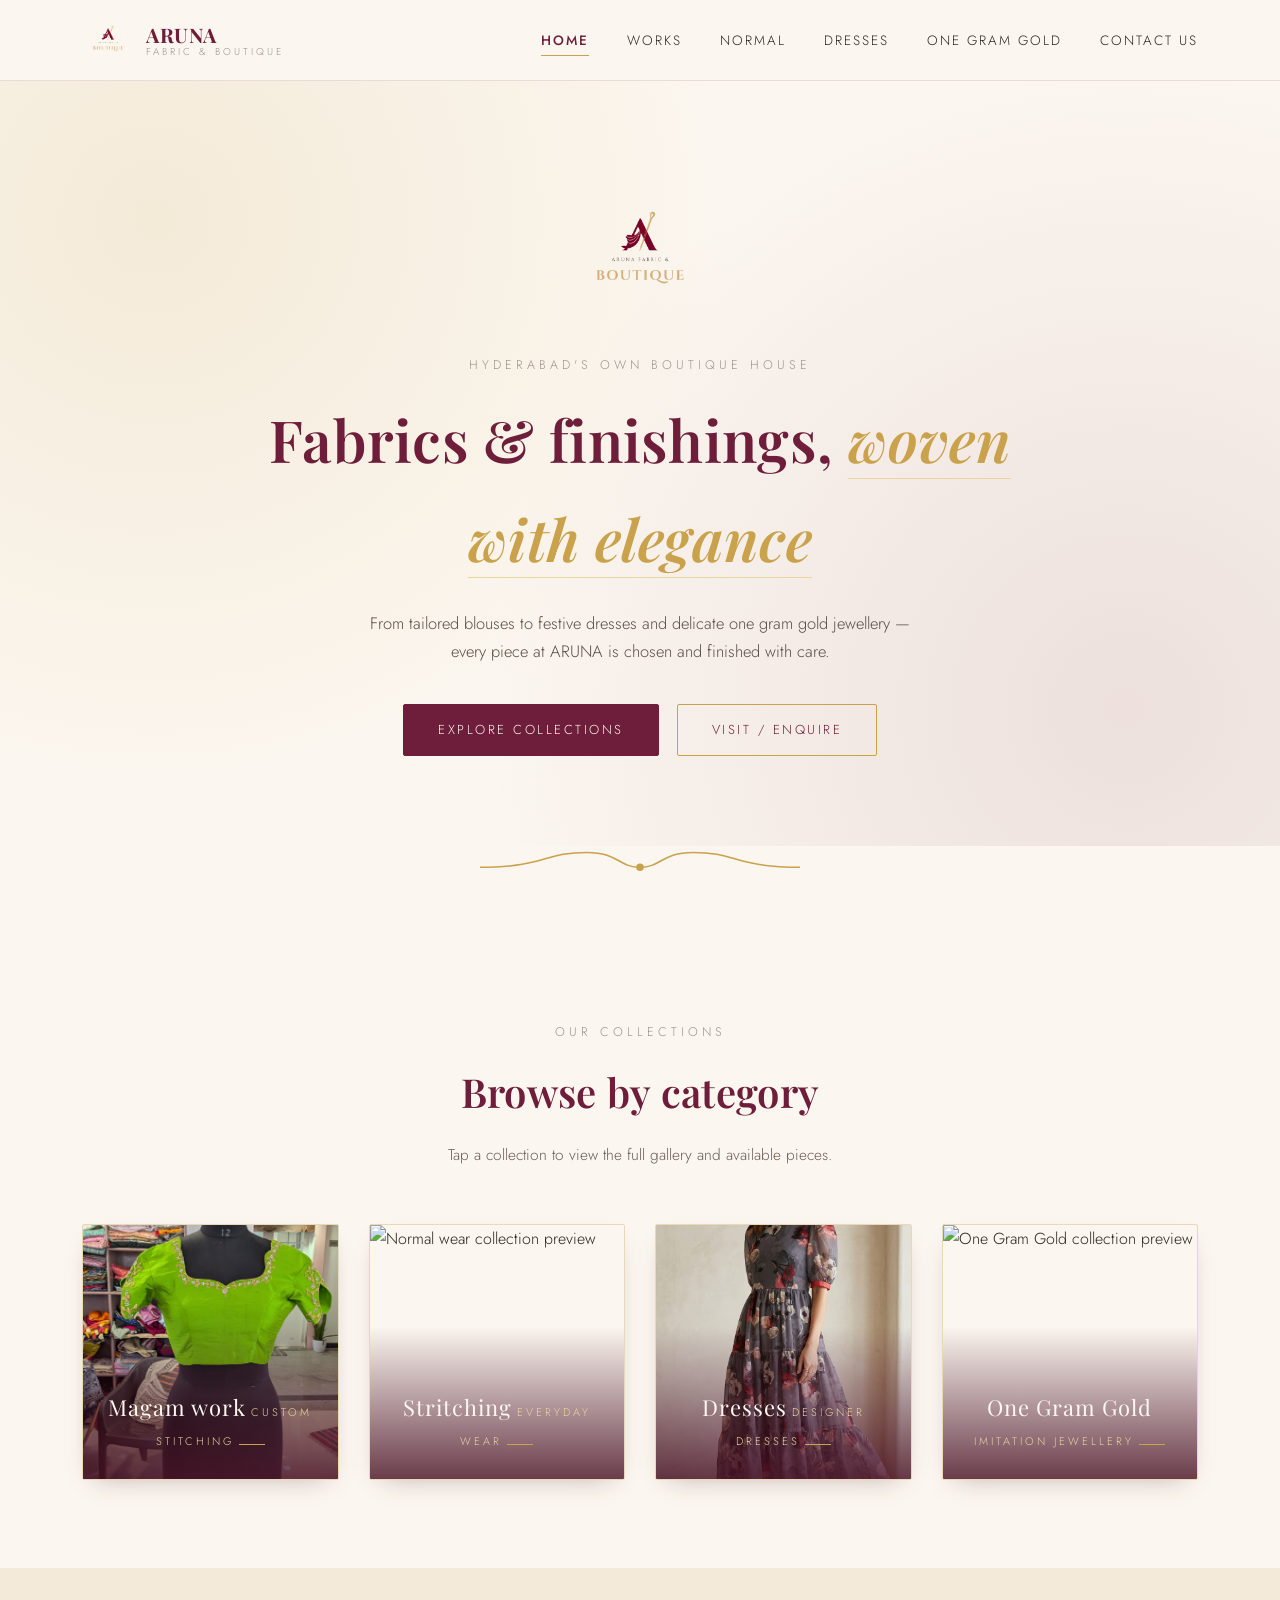
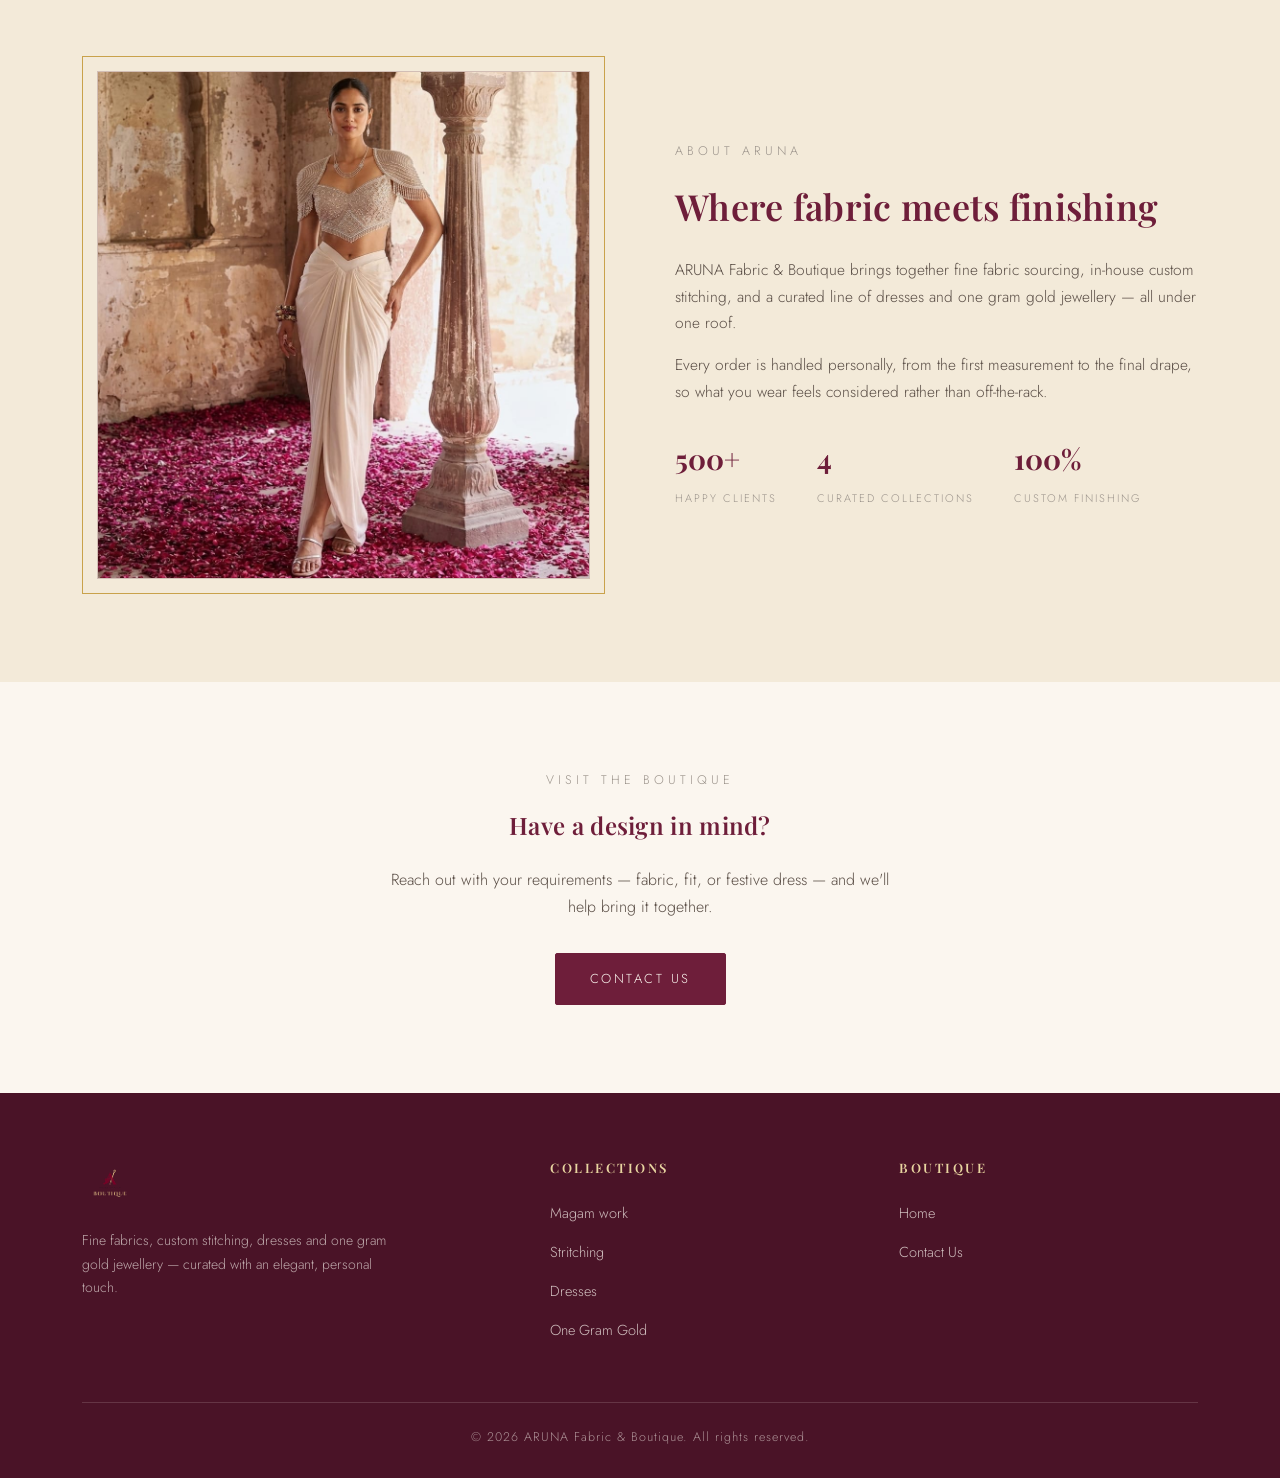
==== commit 207ceed3: "Update index.html" ====
--- a/index.html
+++ b/index.html
@@ -72,7 +72,7 @@
         <a class="category-card" href="works.html">
           <img src="images/works/works-1.jpg" alt="Works collection preview">
           <span class="category-label">
-            <span class="cat-name">Works</span>
+            <span class="cat-name">Magam work</span>
             <span class="cat-sub">Custom Stitching</span>
             <span class="cat-arrow"></span>
           </span>
@@ -81,7 +81,7 @@
         <a class="category-card" href="normal.html">
           <img src="images/normal/normal-1.jpg" alt="Normal wear collection preview">
           <span class="category-label">
-            <span class="cat-name">Normal</span>
+            <span class="cat-name">Stritching</span>
             <span class="cat-sub">Everyday Wear</span>
             <span class="cat-arrow"></span>
           </span>
@@ -150,8 +150,8 @@
       <div>
         <h4>Collections</h4>
         <ul>
-          <li><a href="works.html">Works</a></li>
-          <li><a href="normal.html">Normal</a></li>
+          <li><a href="works.html">Magam work</a></li>
+          <li><a href="normal.html">Stritching</a></li>
           <li><a href="dresses.html">Dresses</a></li>
           <li><a href="one-gram-gold.html">One Gram Gold</a></li>
         </ul>
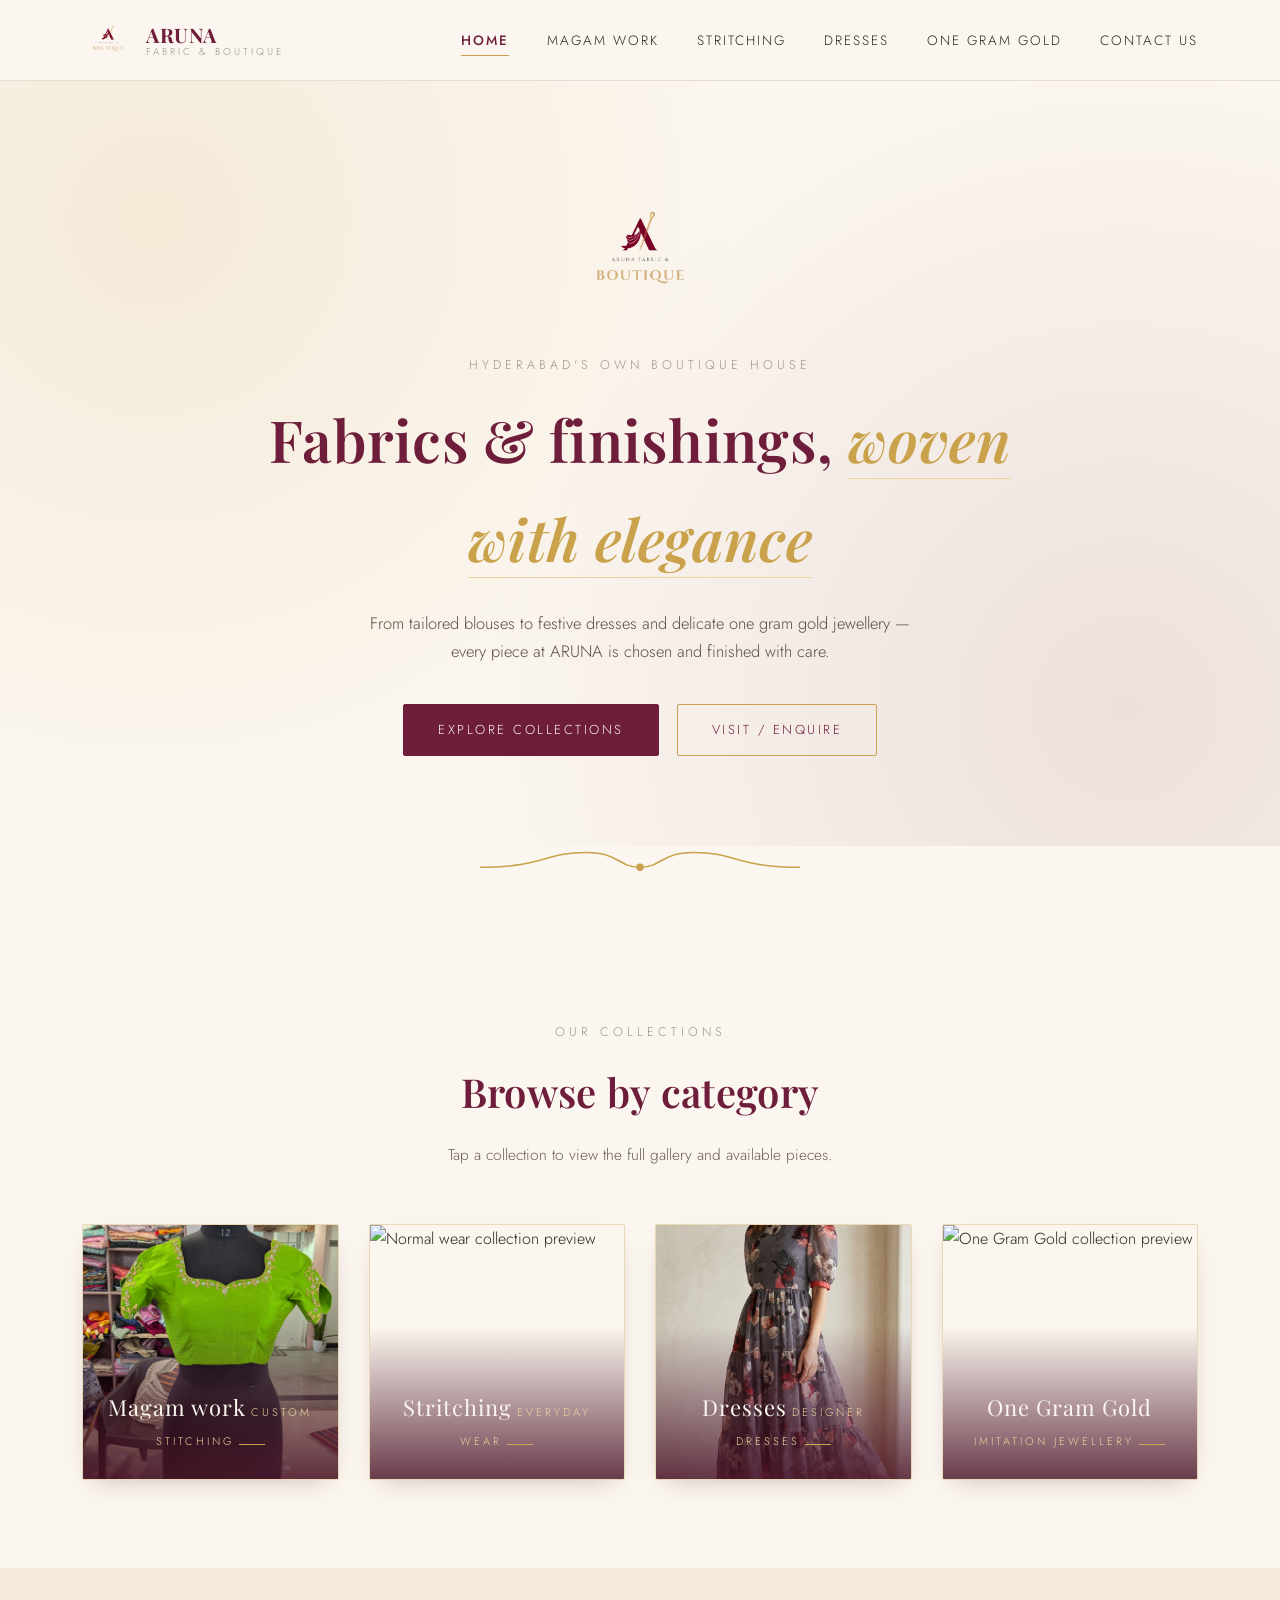
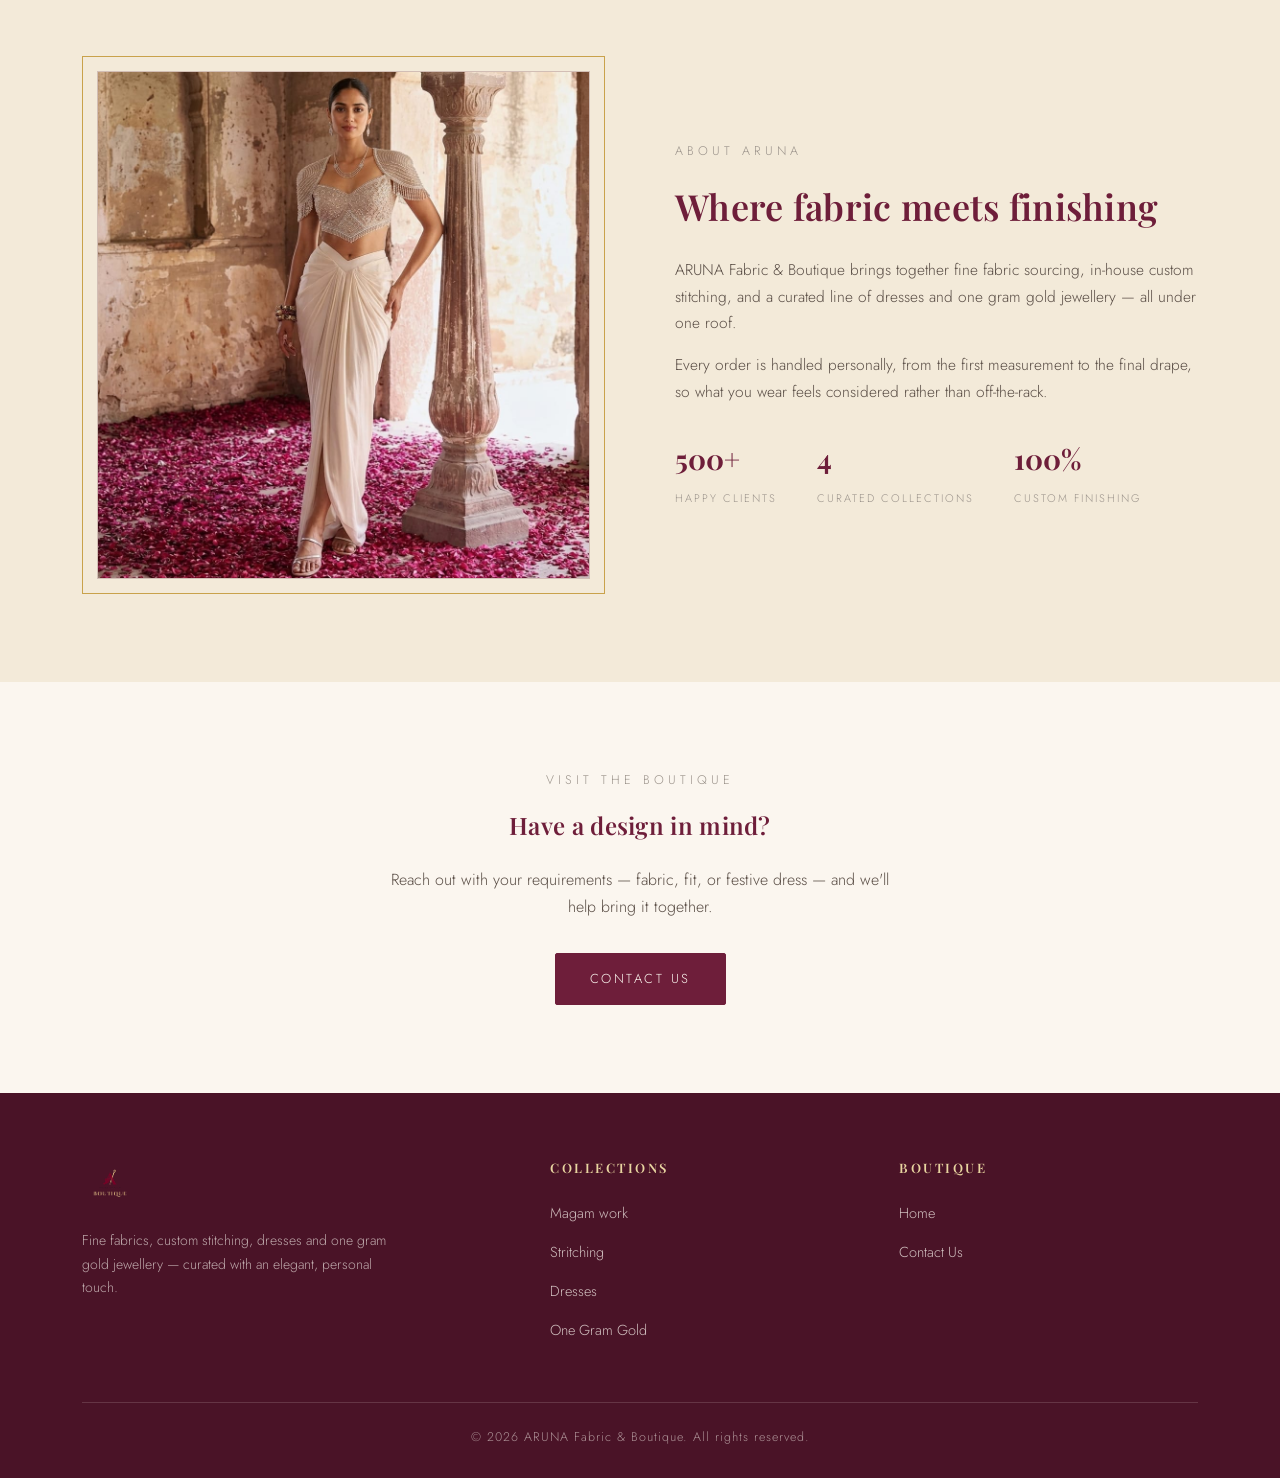
==== commit d75c1998: "Update index.html" ====
--- a/index.html
+++ b/index.html
@@ -25,8 +25,8 @@
     <nav class="main-nav">
       <ul>
         <li><a href="index.html">Home</a></li>
-        <li><a href="works.html">Works</a></li>
-        <li><a href="normal.html">Normal</a></li>
+        <li><a href="works.html">Magam work</a></li>
+        <li><a href="normal.html">Stritching</a></li>
         <li><a href="dresses.html">Dresses</a></li>
         <li><a href="one-gram-gold.html">One Gram Gold</a></li>
         <li><a href="contact.html">Contact Us</a></li>
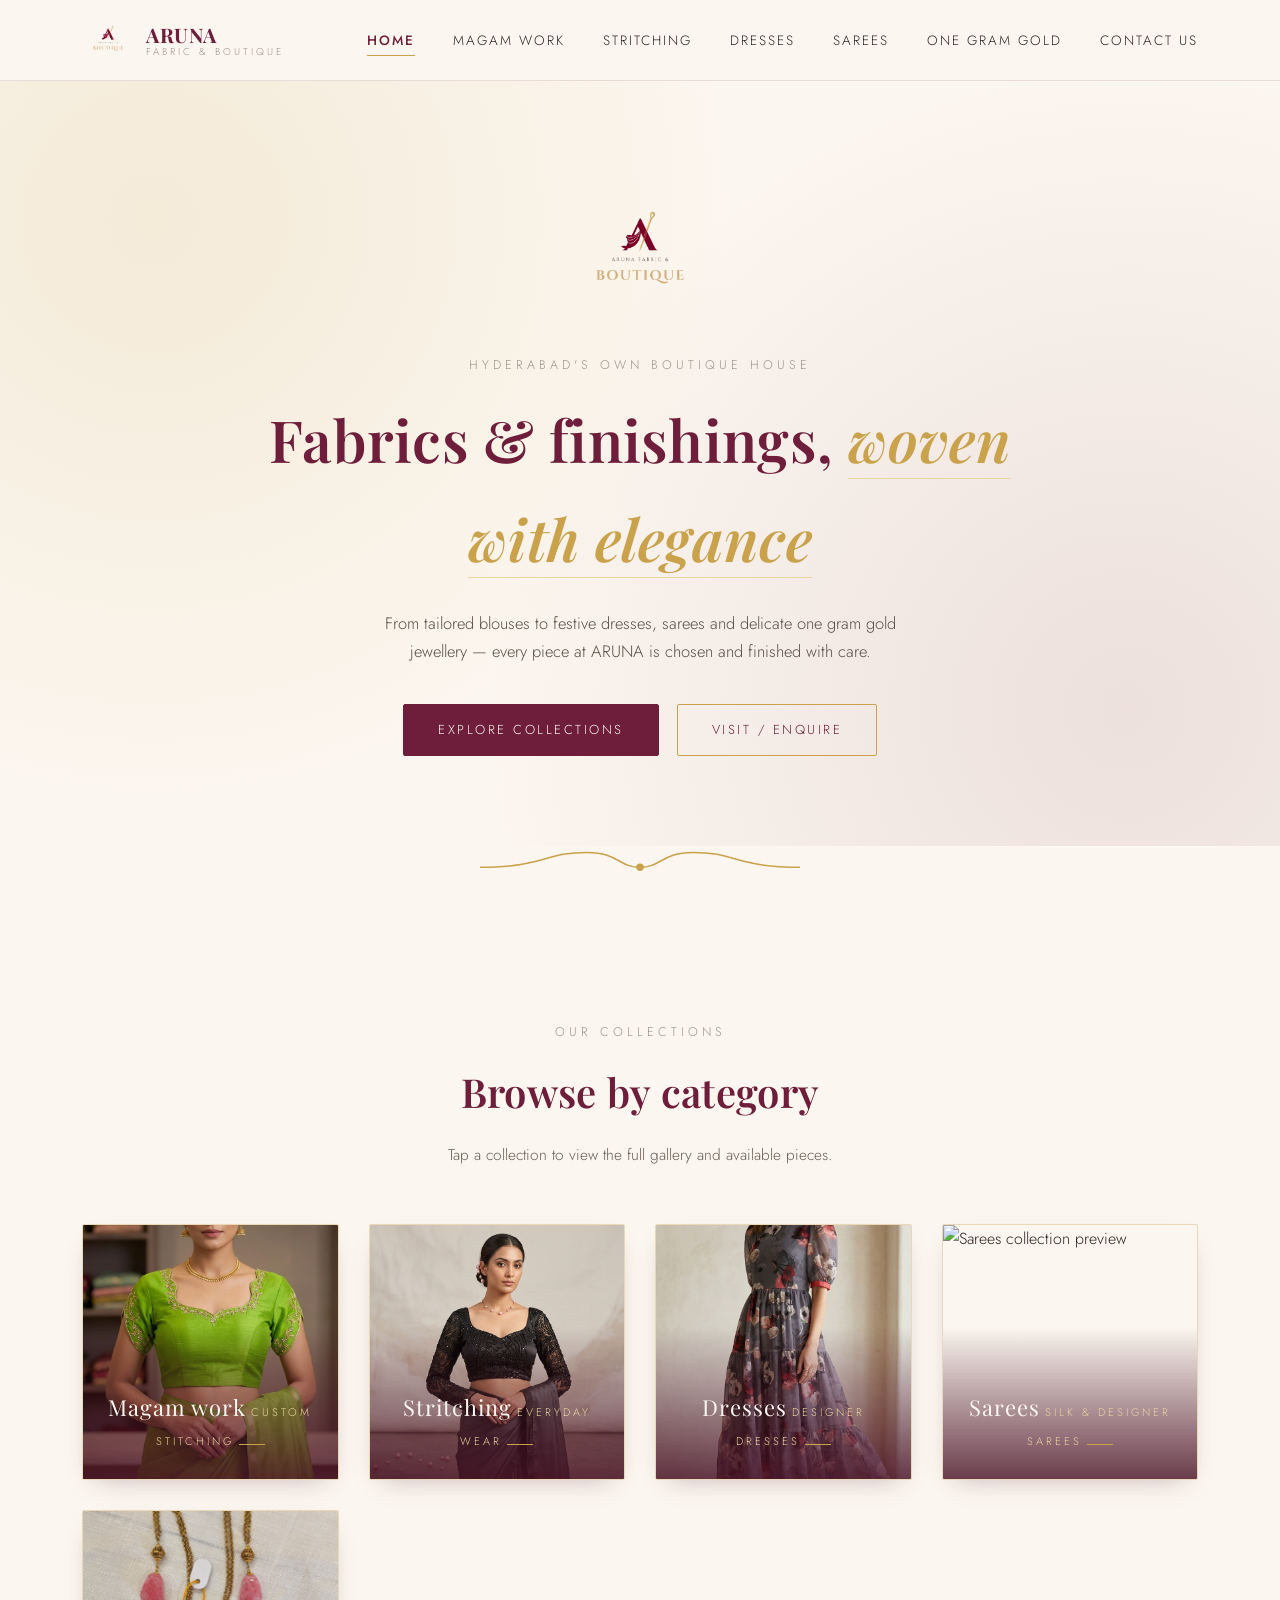
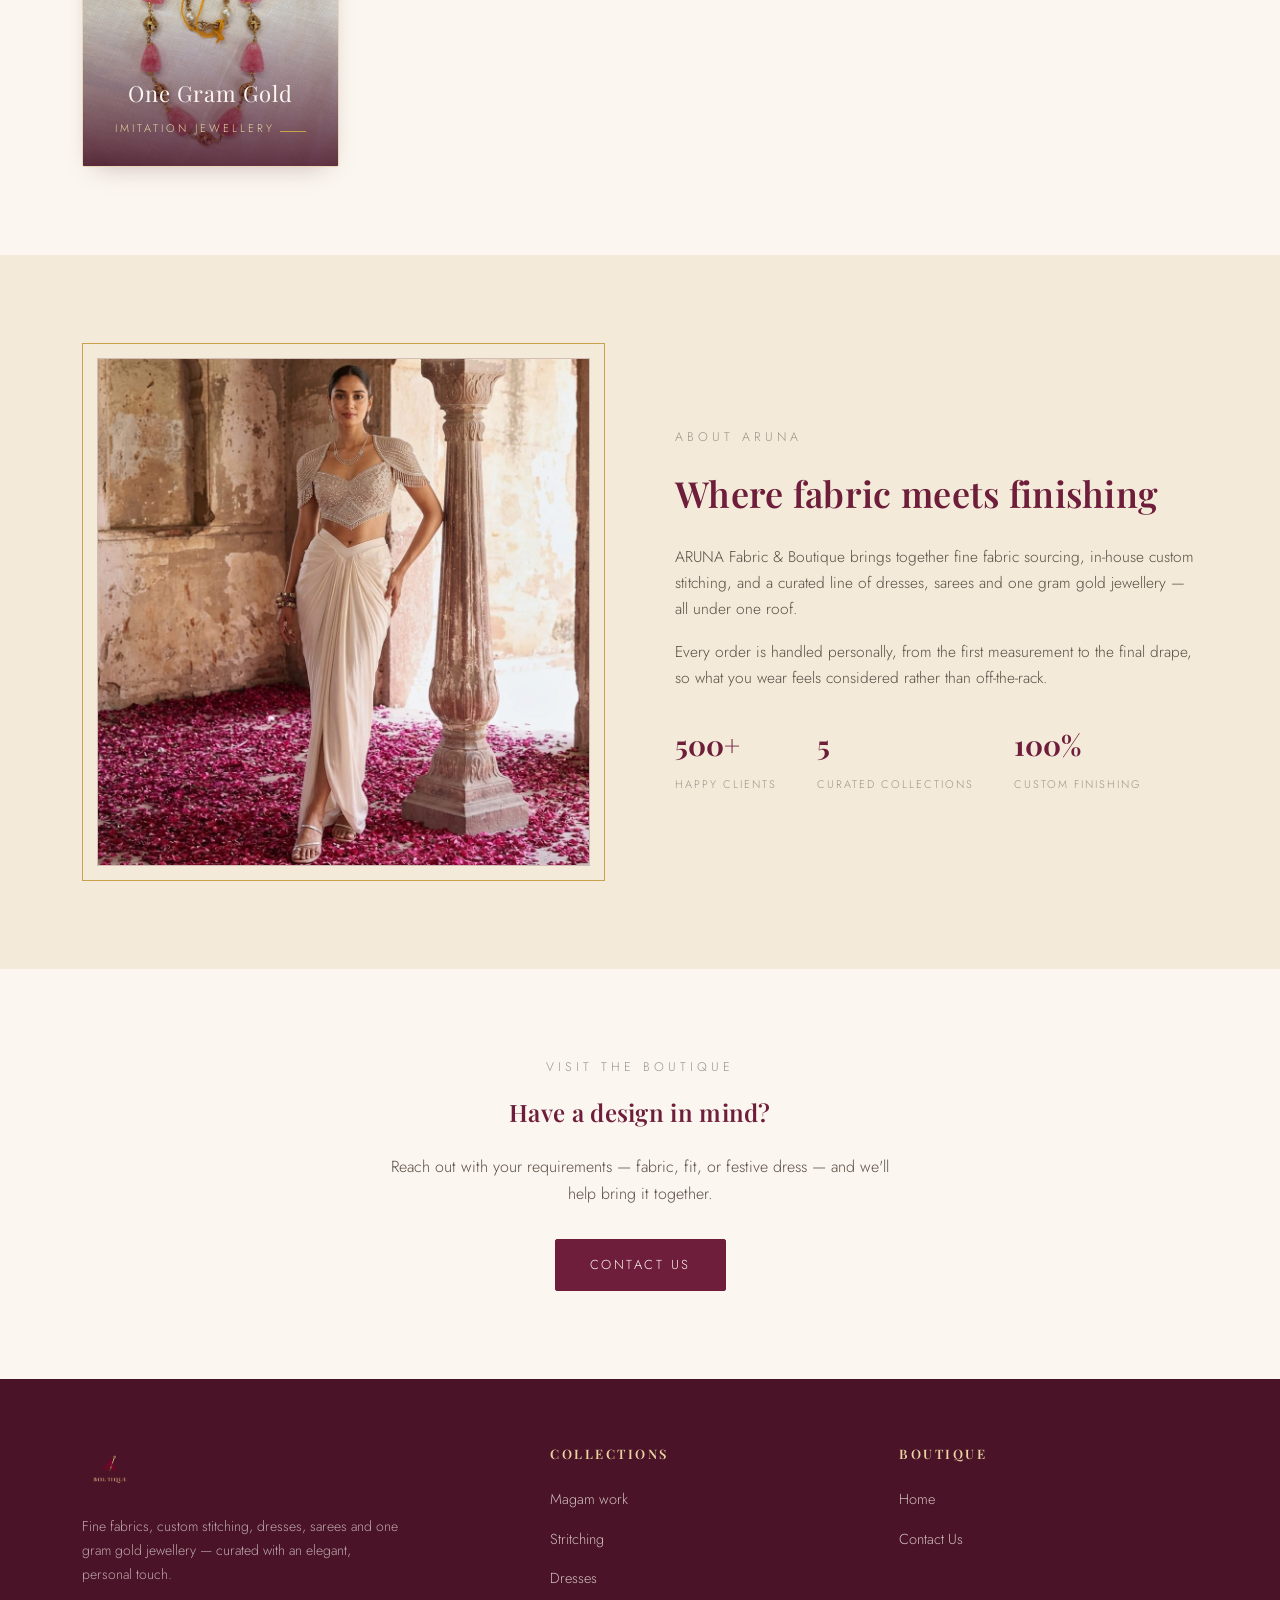
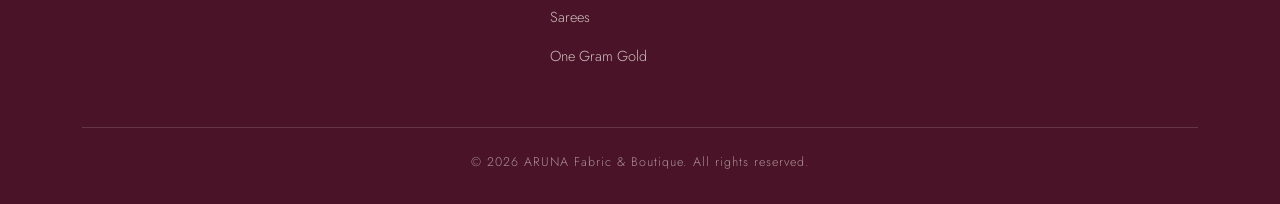
==== commit 66a737a6: "Update index.html" ====
--- a/index.html
+++ b/index.html
@@ -3,10 +3,57 @@
 <head>
 <meta charset="UTF-8">
 <meta name="viewport" content="width=device-width, initial-scale=1.0">
-<title>ARUNA Fabric &amp; Boutique — Home</title>
-<meta name="description" content="ARUNA Fabric & Boutique — fine fabrics, custom stitching, dresses and one gram gold jewellery.">
+
+<title>ARUNA Fabric & Boutique | Designer Boutique in Hyderabad</title>
+
+<meta name="description" content="ARUNA Fabric & Boutique offers designer blouses, Maggam work, custom stitching, dresses, sarees, boutique fabrics and one gram gold jewellery in Hyderabad.">
+
+<meta name="keywords" content="ARUNA Boutique, Hyderabad Boutique, Designer Blouse, Maggam Work, Boutique Dresses, Sarees, Custom Stitching, One Gram Gold Jewellery">
+
+<meta name="author" content="ARUNA Fabric & Boutique">
+
+<meta name="robots" content="index, follow">
+
+<meta name="theme-color" content="#b8860b">
+
+<link rel="canonical" href="https://prabas-backup.github.io/DEMO_BOTIQUE/">
+
+<!-- Open Graph -->
+<meta property="og:type" content="website">
+<meta property="og:title" content="ARUNA Fabric & Boutique">
+<meta property="og:description" content="Designer Boutique in Hyderabad">
+<meta property="og:image" content="https://prabas-backup.github.io/DEMO_BOTIQUE/images/logo.png">
+<meta property="og:url" content="https://prabas-backup.github.io/DEMO_BOTIQUE/">
+<meta property="og:site_name" content="ARUNA Fabric & Boutique">
+
+<!-- Twitter -->
+<meta name="twitter:card" content="summary_large_image">
+<meta name="twitter:title" content="ARUNA Fabric & Boutique">
+<meta name="twitter:description" content="Designer Boutique in Hyderabad">
+<meta name="twitter:image" content="https://prabas-backup.github.io/DEMO_BOTIQUE/images/logo.png">
+
 <link rel="icon" href="images/logo.png">
 <link rel="stylesheet" href="css/style.css">
+ <link rel="manifest" href="manifest.json">
+
+<!-- Structured Data -->
+<script type="application/ld+json">
+{
+ "@context":"https://schema.org",
+ "@type":"ClothingStore",
+ "name":"ARUNA Fabric & Boutique",
+ "url":"https://prabas-backup.github.io/DEMO_BOTIQUE/",
+ "image":"https://prabas-backup.github.io/DEMO_BOTIQUE/images/logo.png",
+ "description":"Designer Boutique in Hyderabad offering Maggam Work, Custom Stitching, Dresses, Sarees and One Gram Gold Jewellery.",
+ "address":{
+   "@type":"PostalAddress",
+   "addressLocality":"Hyderabad",
+   "addressRegion":"Telangana",
+   "addressCountry":"India"
+ }
+}
+</script>
+
 </head>
 <body>
 
@@ -28,6 +75,7 @@
         <li><a href="works.html">Magam work</a></li>
         <li><a href="normal.html">Stritching</a></li>
         <li><a href="dresses.html">Dresses</a></li>
+        <li><a href="sarees.html">Sarees</a></li>
         <li><a href="one-gram-gold.html">One Gram Gold</a></li>
         <li><a href="contact.html">Contact Us</a></li>
       </ul>
@@ -43,7 +91,7 @@
       <img src="images/logo.png" alt="ARUNA monogram" class="hero-logo">
       <span class="eyebrow">Hyderabad's Own Boutique House</span>
       <h1>Fabrics &amp; finishings, <em>woven with elegance</em></h1>
-      <p class="lede">From tailored blouses to festive dresses and delicate one gram gold jewellery — every piece at ARUNA is chosen and finished with care.</p>
+      <p class="lede">From tailored blouses to festive dresses, sarees and delicate one gram gold jewellery — every piece at ARUNA is chosen and finished with care.</p>
       <div class="hero-ctas">
         <a href="works.html" class="btn btn-primary">Explore Collections</a>
         <a href="contact.html" class="btn btn-outline">Visit / Enquire</a>
@@ -96,6 +144,15 @@
           </span>
         </a>
 
+        <a class="category-card" href="sarees.html">
+          <img src="images/sarees/sarees-1.jpg" alt="Sarees collection preview">
+          <span class="category-label">
+            <span class="cat-name">Sarees</span>
+            <span class="cat-sub">Silk &amp; Designer Sarees</span>
+            <span class="cat-arrow"></span>
+          </span>
+        </a>
+
         <a class="category-card" href="one-gram-gold.html">
           <img src="images/onegramgold/onegramgold-1.jpg" alt="One Gram Gold collection preview">
           <span class="category-label">
@@ -117,11 +174,11 @@
       <div>
         <span class="eyebrow">About Aruna</span>
         <h2>Where fabric meets finishing</h2>
-        <p>ARUNA Fabric &amp; Boutique brings together fine fabric sourcing, in-house custom stitching, and a curated line of dresses and one gram gold jewellery — all under one roof.</p>
+        <p>ARUNA Fabric &amp; Boutique brings together fine fabric sourcing, in-house custom stitching, and a curated line of dresses, sarees and one gram gold jewellery — all under one roof.</p>
         <p>Every order is handled personally, from the first measurement to the final drape, so what you wear feels considered rather than off-the-rack.</p>
         <div class="stats">
           <div><strong>500+</strong><span>Happy Clients</span></div>
-          <div><strong>4</strong><span>Curated Collections</span></div>
+          <div><strong>5</strong><span>Curated Collections</span></div>
           <div><strong>100%</strong><span>Custom Finishing</span></div>
         </div>
       </div>
@@ -145,7 +202,7 @@
     <div class="footer-grid">
       <div class="footer-brand">
         <img src="images/logo.png" alt="ARUNA Fabric & Boutique logo">
-        <p>Fine fabrics, custom stitching, dresses and one gram gold jewellery — curated with an elegant, personal touch.</p>
+        <p>Fine fabrics, custom stitching, dresses, sarees and one gram gold jewellery — curated with an elegant, personal touch.</p>
       </div>
       <div>
         <h4>Collections</h4>
@@ -153,6 +210,7 @@
           <li><a href="works.html">Magam work</a></li>
           <li><a href="normal.html">Stritching</a></li>
           <li><a href="dresses.html">Dresses</a></li>
+          <li><a href="sarees.html">Sarees</a></li>
           <li><a href="one-gram-gold.html">One Gram Gold</a></li>
         </ul>
       </div>
